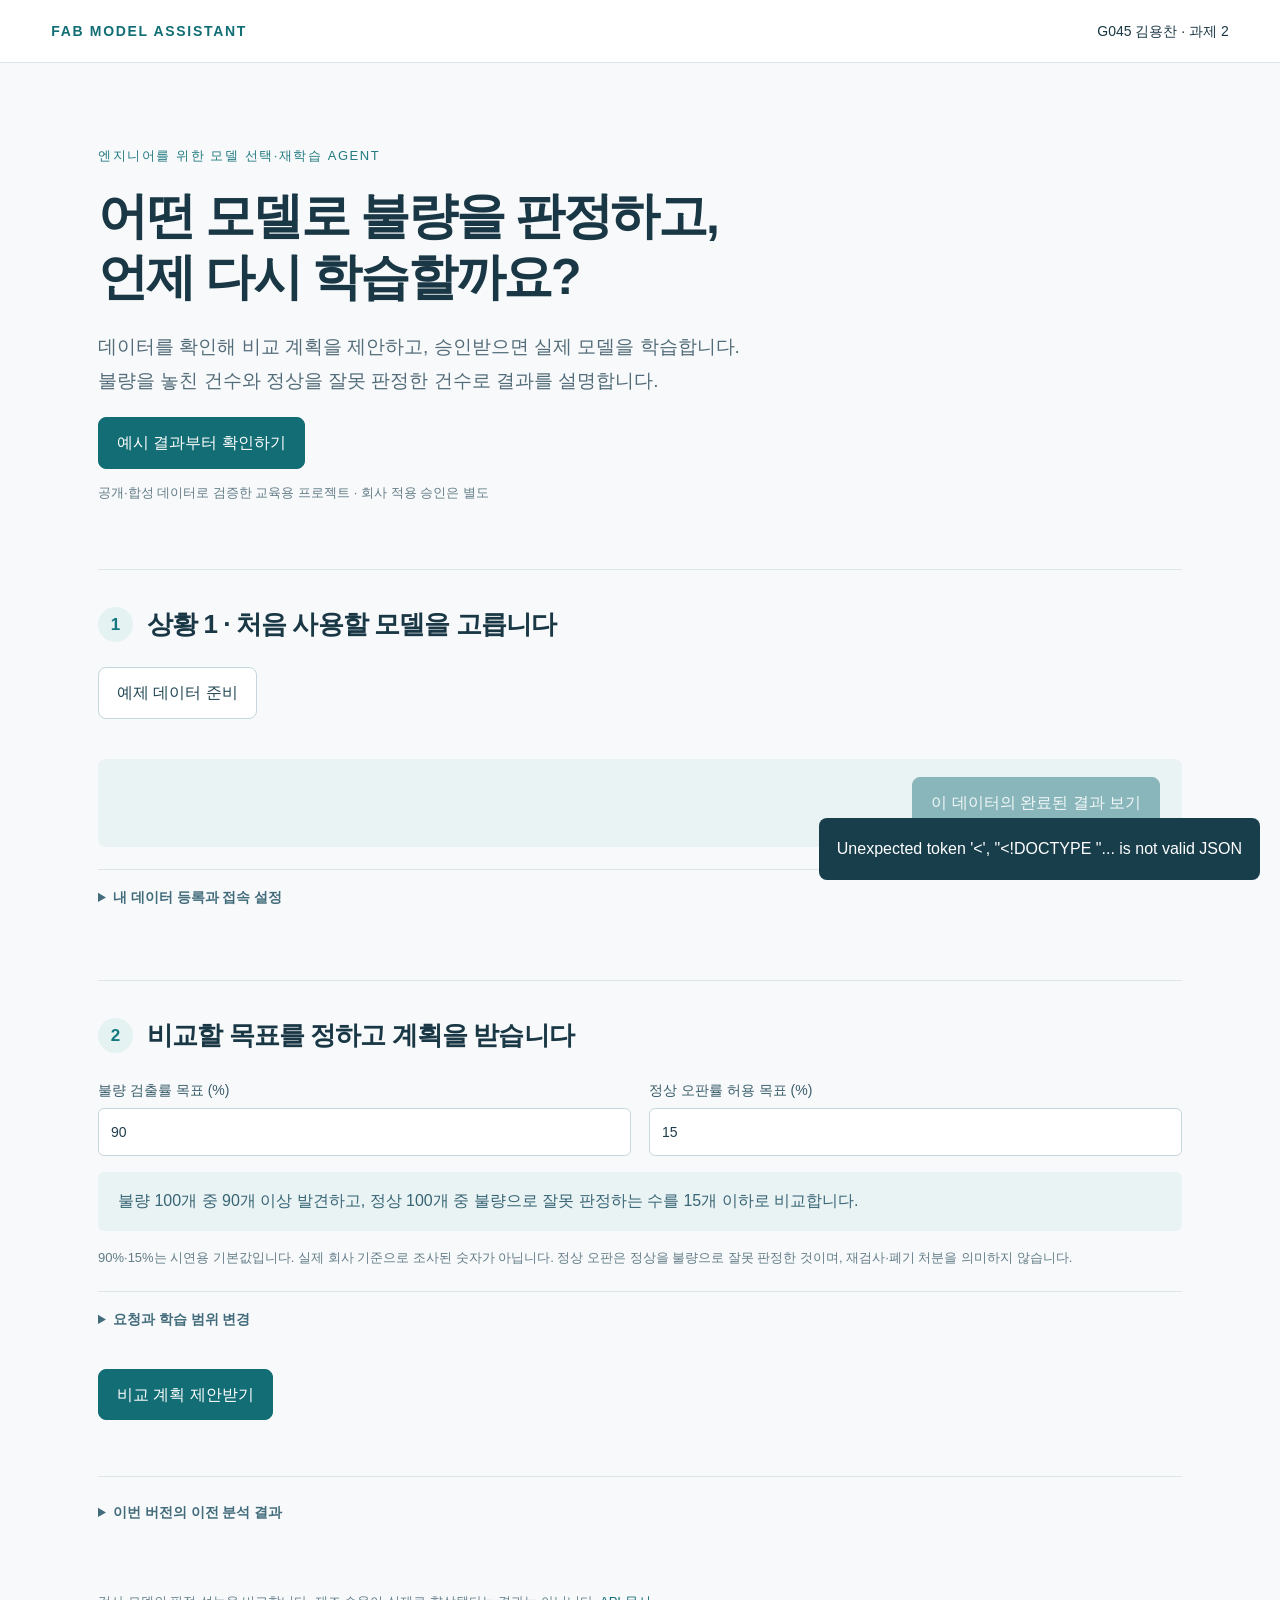
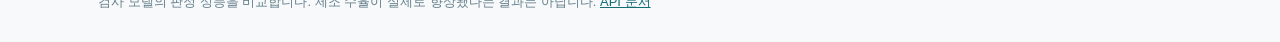
==== static/index.html @ 7d68e74f "Use 60-20-20 evaluation and show the complete agent workflow" ====
<!doctype html><html lang="ko"><head><meta charset="utf-8"><meta name="viewport" content="width=device-width,initial-scale=1"><title>반도체 불량 판정 모델 선택·재학습 Agent</title><link rel="stylesheet" href="/static/style.css?v=20261021-622"></head><body>
<header><strong>FAB MODEL ASSISTANT</strong><span>G045 김용찬 · 과제 2</span></header><main>
<div class="intro"><p class="eyebrow">엔지니어를 위한 모델 선택·재학습 AGENT</p><h1>어떤 모델로 불량을 판정하고,<br>언제 다시 학습할까요?</h1><p>데이터를 확인해 비교 계획을 제안하고, 승인받으면 실제 모델을 학습합니다.<br>불량을 놓친 건수와 정상을 잘못 판정한 건수로 결과를 설명합니다.</p><a class="button primary" href="#data-section">예시 결과부터 확인하기</a><p class="hint">공개·합성 데이터로 검증한 교육용 프로젝트 · 회사 적용 승인은 별도</p></div>
<section id="data-section"><div class="section-title"><span>1</span><h2>상황 1 · 처음 사용할 모델을 고릅니다</h2></div><button id="examples">예제 데이터 준비</button><div id="datasets" class="datasets"></div><div class="example-view"><div><p id="selected-description"></p><p id="dataset-source" class="hint" hidden>출처: McCann &amp; Johnston (2008), UCI Machine Learning Repository. <a href="https://archive.ics.uci.edu/dataset/179/secom" target="_blank" rel="noopener">원본 설명</a> · <a href="https://doi.org/10.24432/C54305" target="_blank" rel="noopener">DOI: 10.24432/C54305</a> · CC BY 4.0</p><p id="model-hint" class="hint"></p></div><button id="load-result" class="primary" disabled>이 데이터의 완료된 결과 보기</button></div><details><summary>내 데이터 등록과 접속 설정</summary><div class="toolbar"><label class="upload">센서 CSV / 검사 이미지 ZIP<input id="upload" type="file" accept=".csv,.zip"></label><input id="token" type="password" placeholder="인증 환경의 엔지니어 토큰" autocomplete="off"></div><p class="hint">정상0·불량1 라벨, 제품명, lot_id 또는 timestamp가 필요합니다. 이미지 ZIP에는 manifest.csv와 이미지 파일을 넣습니다.</p></details></section>
<section id="plan-section"><div class="section-title"><span>2</span><h2>비교할 목표를 정하고 계획을 받습니다</h2></div><form id="proposal-form"><div class="form-grid"><label>불량 검출률 목표 (%)<input id="recall" type="number" min="1" max="100" value="90"></label><label>정상 오판률 허용 목표 (%)<input id="fpr" type="number" min="0" max="100" value="15"></label></div><p id="fpr-help" class="explanation"></p><p class="hint">90%·15%는 시연용 기본값입니다. 실제 회사 기준으로 조사된 숫자가 아닙니다. 정상 오판은 정상을 불량으로 잘못 판정한 것이며, 재검사·폐기 처분을 의미하지 않습니다.</p><details><summary>요청과 학습 범위 변경</summary><label>Agent에게 요청할 내용<textarea id="question">데이터에 맞게 전처리하고 교육에서 배운 모델을 비교해줘. 불량 검출과 정상 오판을 함께 설명해줘.</textarea></label><div class="form-grid"><label>성능을 확인할 제품<select id="target"><option value="all">모든 제품</option></select></label><label>학습 데이터 범위<select id="cohorts"><option value="subsets">A, B, AB, ABCD 등 제품 조합 비교</option><option value="all">모든 제품을 합쳐 학습</option></select></label></div></details><button type="submit" class="primary">비교 계획 제안받기</button></form></section>
<section id="proposal-section" hidden><div class="section-title"><span>3</span><h2>계획과 이유를 확인한 뒤 승인합니다</h2></div><div id="proposal"></div><div class="approval"><label>승인자<input id="engineer" value="김용찬" maxlength="80"></label><button id="approve" class="primary">계획 승인 · 학습 시작</button><button id="reject">반려</button></div></section>
<section id="result-section" hidden><div class="section-title"><span>4</span><h2>같은 Test 데이터에서 기본 모델과 후보를 비교합니다</h2></div><p id="progress"></p><div id="result"></div></section>
<section id="management-section" hidden><div class="section-title"><span>5</span><h2>상황 2 · 같은 제품에서 기존 모델의 성능이 떨어졌습니다</h2></div><p>기존 모델을 그대로 두고 새 정상·불량 정답 데이터로 점검합니다. 같은 제품에서 목표에 못 미치면 재학습 비교를 제안합니다.</p><div class="toolbar"><label>새로 수집된 센서 데이터<select id="new-batch"></select></label><button id="changed-example">성능 저하 합성 데이터 준비</button><button id="review-model" class="primary">기존 모델 그대로 점검</button></div><div id="model-review"></div><div id="product-plans"></div><p id="managed-progress" aria-live="polite"></p><div id="strategy-comparison"></div><div id="versions"></div><p class="hint">판정 정답이 없는 새 데이터는 검출률을 계산할 수 없습니다. 재학습 계획도 승인받아 실행하며, 운영 모델은 자동 교체하지 않습니다.</p></section>
<details class="history-section"><summary>이번 버전의 이전 분석 결과</summary><div id="history"></div></details><footer>검사 모델의 판정 성능을 비교합니다. 제조 수율이 실제로 향상됐다는 결과는 아닙니다. <a href="/docs">API 문서</a></footer></main><div id="notice" role="status"></div><script src="/static/app.js?v=20261021-622"></script></body></html>
---- static/style.css ----
:root{font-family:-apple-system,BlinkMacSystemFont,"Apple SD Gothic Neo","Noto Sans KR",sans-serif;color:#193744;background:#f7f9fa;font-size:16px;line-height:1.6}*{box-sizing:border-box}body{margin:0}header{display:flex;justify-content:space-between;padding:20px 4%;border-bottom:1px solid #dce6eb;background:white;font-size:14px}header strong{letter-spacing:.12em;color:#126e75}main{max-width:1140px;margin:auto;padding:0 28px}.intro{padding:68px 0 52px;max-width:900px}.eyebrow{letter-spacing:.12em;font-size:13px;color:#237b81}h1{font-size:50px;line-height:1.22;letter-spacing:-.045em;margin:18px 0 22px}h2{font-size:26px;letter-spacing:-.035em;margin:0}h3{font-size:21px}h4{font-size:16px}p{line-height:1.8}.intro>p:not(.eyebrow):not(.hint){font-size:19px;color:#536c79}.button,button,.upload{border:1px solid #c5d6de;padding:12px 18px;border-radius:8px;background:white;color:#214754;cursor:pointer;font:inherit;display:inline-block;text-decoration:none}button:hover,.button:hover{background:#edf5f5}.primary{background:#126d75;color:white;border-color:#126d75}.primary:hover{background:#0c5860;color:white}button:disabled{opacity:.45;cursor:default}section{border-top:1px solid #dce6eb;padding:34px 0}.section-title{display:flex;gap:14px;align-items:center;margin-bottom:22px}.section-title>span{font-weight:700;font-size:17px;color:#127780;background:#e5f2f2;width:35px;text-align:center;border-radius:50%;height:35px;line-height:35px}.hint,.source{font-size:13px;color:#637c88;line-height:1.7}.datasets{display:grid;grid-template-columns:repeat(auto-fit,minmax(220px,1fr));gap:14px;margin:20px 0}.dataset{text-align:left;padding:22px;min-height:150px}.dataset.selected{border:2px solid #147c83;background:#eff8f7}.dataset h3{font-size:20px;margin:12px 0}.dataset small{font-size:12px;color:#66818b}.dataset p{font-size:14px;margin:0;color:#607984}.dataset .tag{font-size:12px;color:#975c20}.example-view{display:flex;justify-content:space-between;align-items:center;gap:20px;background:#eaf3f4;padding:18px 22px;border-radius:8px}.example-view p{margin:0}.toolbar{display:flex;flex-wrap:wrap;align-items:end;gap:12px;margin:18px 0}.toolbar label{min-width:260px}.toolbar input{max-width:360px}.upload input{display:none}label{display:flex;flex-direction:column;gap:7px;font-size:14px;color:#3a5d6b}input,select,textarea{border:1px solid #c7d7de;background:white;padding:12px;border-radius:6px;color:#203e4b;font:inherit;min-width:0}textarea{min-height:85px;resize:vertical}.form-grid{display:grid;grid-template-columns:repeat(2,1fr);gap:18px;margin:16px 0}.explanation{color:#376575;background:#eaf3f4;padding:15px 20px;border-radius:6px;font-size:16px}.approval{display:flex;align-items:end;gap:12px;margin-top:20px;flex-wrap:wrap}.approval input{width:150px}details{border-top:1px solid #dde7eb;margin:22px 0;padding-top:16px}summary{cursor:pointer;font-size:14px;color:#426b7b;font-weight:600}details>summary{margin-bottom:16px}.plan-summary{display:grid;grid-template-columns:repeat(3,1fr);gap:20px}.plan-summary strong{font-size:28px;display:block}.plan-summary span{font-size:13px;color:#607c87}.warning,.neutral{padding:18px 22px;border-radius:8px;margin:18px 0;line-height:1.8}.warning{background:#fff1df;color:#8c4d16;border-left:4px solid #d78a35}.neutral{background:#e5f3ef;color:#2b6551;border-left:4px solid #458e76}.comparison{display:grid;grid-template-columns:1fr 1fr;gap:20px;margin:25px 0}.outcome{padding:24px 26px;background:white;border-radius:10px;border:1px solid #d4e2e6}.outcome.good{border-top:5px solid #137f80}.outcome.caution{border-top:5px solid #d08d3a}.outcome .label{font-size:16px;color:#4a6775}.outcome strong{font-size:46px;display:block;line-height:1.4;margin:10px 0}.outcome .unit{font-size:22px}.outcome p{font-size:14px;margin:5px 0}.scenario{background:white;border:1px solid #dce6eb;border-radius:10px;padding:20px 24px;margin:22px 0}.scenario .form-grid{grid-template-columns:1fr 1fr auto;align-items:end}.scenario h3{margin-top:0}.check{flex-direction:row;align-items:center;margin:16px 0;font-size:16px}.check input{width:18px;height:18px}.recovery{border-top:1px solid #dae6eb;margin-top:20px;padding-top:18px}.yield-values{font-size:28px;font-weight:700;color:#237267}.table-wrap{overflow:auto}table{border-collapse:collapse;width:100%;text-align:left;font-size:15px;margin:16px 0;white-space:nowrap}th{background:#e7f0f3;color:#365867;padding:13px 16px}td{padding:14px 16px;border-bottom:1px solid #dfe8ec}.small-table{font-size:13px}.status-line{font-size:14px;color:#5b7987}.meta{font-size:12px;word-break:break-all;color:#6c8390}pre{white-space:pre-wrap;word-break:break-word;font-size:12px}.evidence{border-bottom:1px solid #dde6e9;padding:10px 0}.evidence h4{margin:4px 0}.evidence p{font-size:13px;color:#5c7785}.history-row{display:flex;justify-content:space-between;gap:20px;align-items:center;padding:14px 0;border-bottom:1px solid #dce6eb}.product-plan{display:inline-block;padding:18px;margin:10px 14px 10px 0;border:1px solid #c8dce1;border-radius:8px;min-width:150px}.product-plan strong{display:block;font-size:25px}.history-section{padding-top:24px}a{color:#126d75}footer{padding:30px 0;color:#66818d;font-size:13px}#notice{position:fixed;right:20px;bottom:20px;max-width:480px;border-radius:8px;background:#183e4c;color:white;z-index:20;white-space:pre-wrap}#notice:not(:empty){padding:18px}ul{line-height:1.9}.impact-note{font-size:13px;color:#657e8a}.muted{color:#627d88}@media(max-width:750px){main{padding:0 18px}.intro{padding:42px 0}h1{font-size:37px}h2{font-size:23px}.comparison,.form-grid,.scenario .form-grid,.plan-summary{grid-template-columns:1fr}.example-view{display:block}.example-view button{margin-top:15px}.outcome strong{font-size:40px}.toolbar label{min-width:100%}}
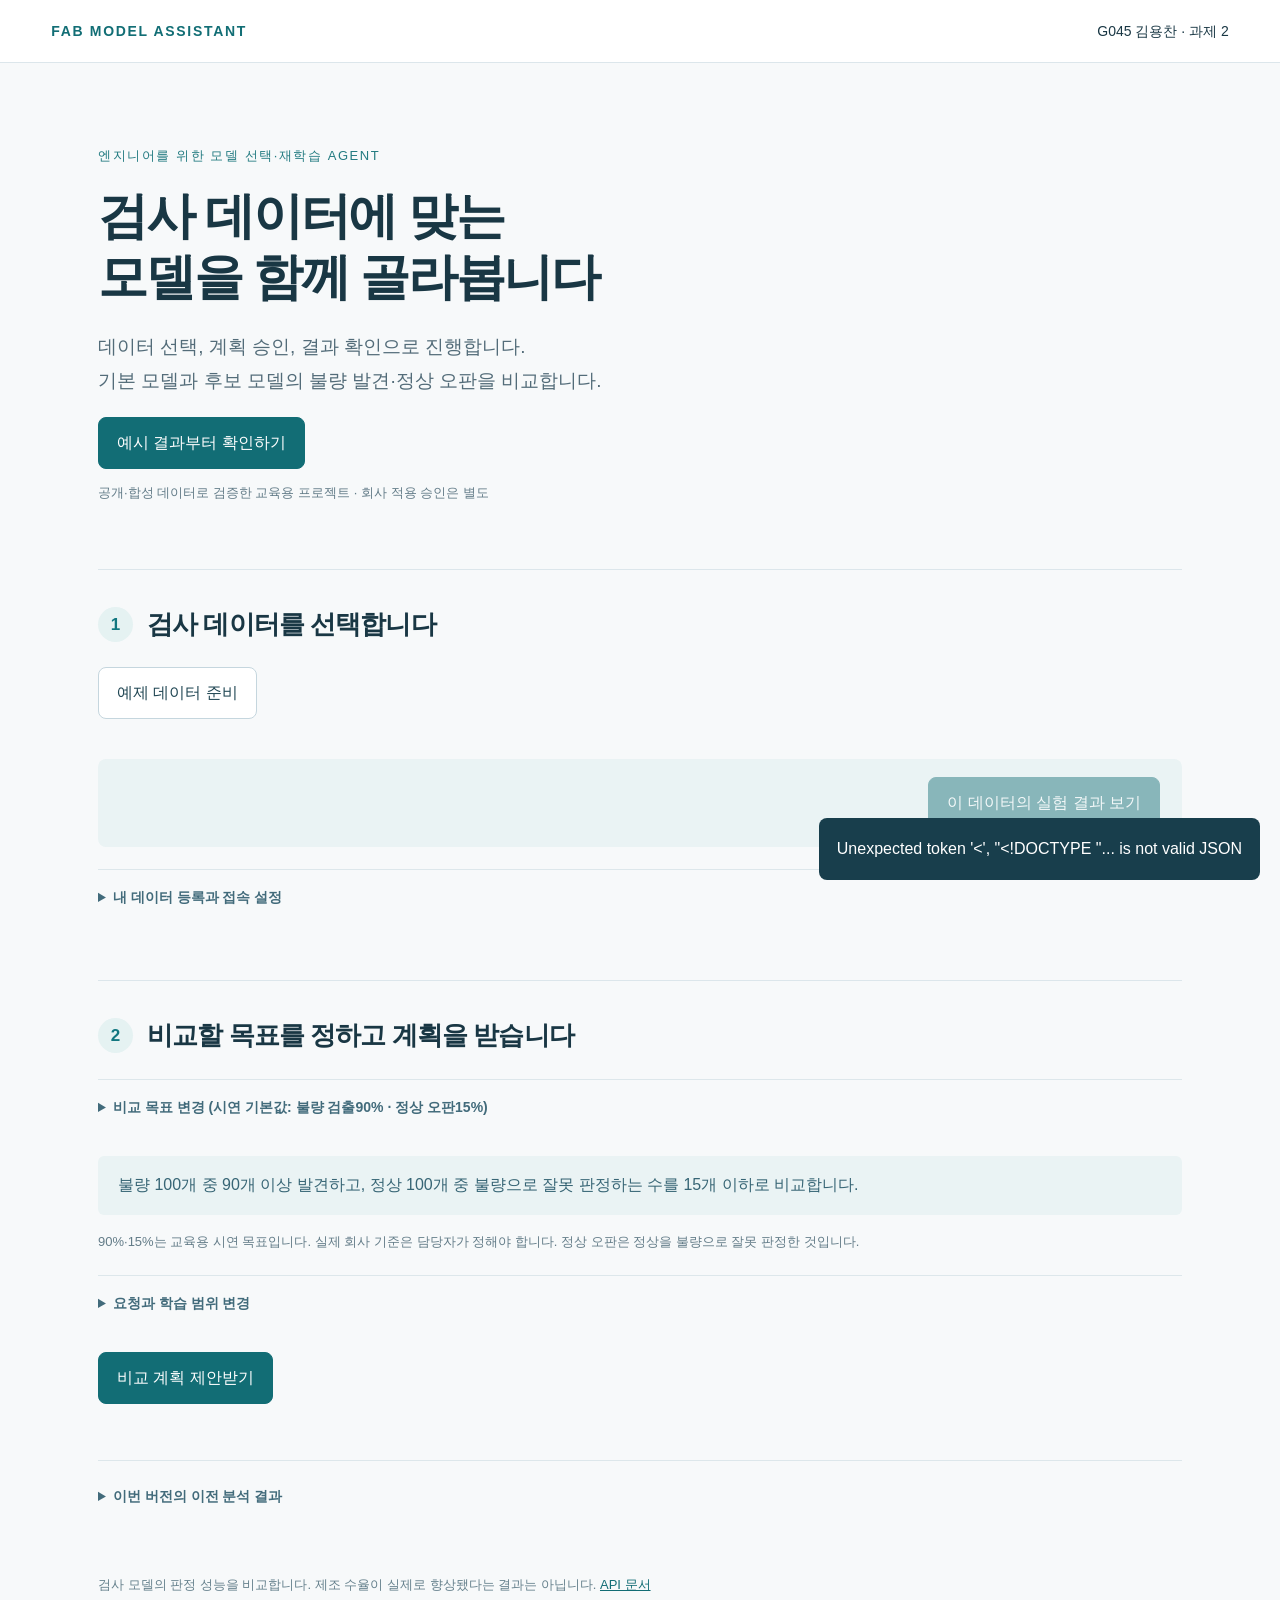
==== commit 92865125: "Add live model-discovery RAG and simplify the presentation workflow" ====
--- a/static/index.html
+++ b/static/index.html
@@ -1,9 +1,10 @@
-<!doctype html><html lang="ko"><head><meta charset="utf-8"><meta name="viewport" content="width=device-width,initial-scale=1"><title>반도체 불량 판정 모델 선택·재학습 Agent</title><link rel="stylesheet" href="/static/style.css?v=20261021-622"></head><body>
+<!doctype html><html lang="ko"><head><meta charset="utf-8"><meta name="viewport" content="width=device-width,initial-scale=1"><title>반도체 불량 판정 모델 선택·재학습 Agent</title><link rel="stylesheet" href="/static/style.css?v=20261021-simple"></head><body>
 <header><strong>FAB MODEL ASSISTANT</strong><span>G045 김용찬 · 과제 2</span></header><main>
-<div class="intro"><p class="eyebrow">엔지니어를 위한 모델 선택·재학습 AGENT</p><h1>어떤 모델로 불량을 판정하고,<br>언제 다시 학습할까요?</h1><p>데이터를 확인해 비교 계획을 제안하고, 승인받으면 실제 모델을 학습합니다.<br>불량을 놓친 건수와 정상을 잘못 판정한 건수로 결과를 설명합니다.</p><a class="button primary" href="#data-section">예시 결과부터 확인하기</a><p class="hint">공개·합성 데이터로 검증한 교육용 프로젝트 · 회사 적용 승인은 별도</p></div>
-<section id="data-section"><div class="section-title"><span>1</span><h2>상황 1 · 처음 사용할 모델을 고릅니다</h2></div><button id="examples">예제 데이터 준비</button><div id="datasets" class="datasets"></div><div class="example-view"><div><p id="selected-description"></p><p id="dataset-source" class="hint" hidden>출처: McCann &amp; Johnston (2008), UCI Machine Learning Repository. <a href="https://archive.ics.uci.edu/dataset/179/secom" target="_blank" rel="noopener">원본 설명</a> · <a href="https://doi.org/10.24432/C54305" target="_blank" rel="noopener">DOI: 10.24432/C54305</a> · CC BY 4.0</p><p id="model-hint" class="hint"></p></div><button id="load-result" class="primary" disabled>이 데이터의 완료된 결과 보기</button></div><details><summary>내 데이터 등록과 접속 설정</summary><div class="toolbar"><label class="upload">센서 CSV / 검사 이미지 ZIP<input id="upload" type="file" accept=".csv,.zip"></label><input id="token" type="password" placeholder="인증 환경의 엔지니어 토큰" autocomplete="off"></div><p class="hint">정상0·불량1 라벨, 제품명, lot_id 또는 timestamp가 필요합니다. 이미지 ZIP에는 manifest.csv와 이미지 파일을 넣습니다.</p></details></section>
-<section id="plan-section"><div class="section-title"><span>2</span><h2>비교할 목표를 정하고 계획을 받습니다</h2></div><form id="proposal-form"><div class="form-grid"><label>불량 검출률 목표 (%)<input id="recall" type="number" min="1" max="100" value="90"></label><label>정상 오판률 허용 목표 (%)<input id="fpr" type="number" min="0" max="100" value="15"></label></div><p id="fpr-help" class="explanation"></p><p class="hint">90%·15%는 시연용 기본값입니다. 실제 회사 기준으로 조사된 숫자가 아닙니다. 정상 오판은 정상을 불량으로 잘못 판정한 것이며, 재검사·폐기 처분을 의미하지 않습니다.</p><details><summary>요청과 학습 범위 변경</summary><label>Agent에게 요청할 내용<textarea id="question">데이터에 맞게 전처리하고 교육에서 배운 모델을 비교해줘. 불량 검출과 정상 오판을 함께 설명해줘.</textarea></label><div class="form-grid"><label>성능을 확인할 제품<select id="target"><option value="all">모든 제품</option></select></label><label>학습 데이터 범위<select id="cohorts"><option value="subsets">A, B, AB, ABCD 등 제품 조합 비교</option><option value="all">모든 제품을 합쳐 학습</option></select></label></div></details><button type="submit" class="primary">비교 계획 제안받기</button></form></section>
+<div class="intro"><p class="eyebrow">엔지니어를 위한 모델 선택·재학습 AGENT</p><h1>검사 데이터에 맞는<br>모델을 함께 골라봅니다</h1><p>데이터 선택, 계획 승인, 결과 확인으로 진행합니다.<br>기본 모델과 후보 모델의 불량 발견·정상 오판을 비교합니다.</p><a class="button primary" href="#data-section">예시 결과부터 확인하기</a><p class="hint">공개·합성 데이터로 검증한 교육용 프로젝트 · 회사 적용 승인은 별도</p></div>
+<section id="data-section"><div class="section-title"><span>1</span><h2>검사 데이터를 선택합니다</h2></div><button id="examples">예제 데이터 준비</button><div id="datasets" class="datasets"></div><div class="example-view"><div><p id="selected-description"></p><p id="dataset-source" class="hint" hidden>출처: McCann &amp; Johnston (2008), UCI Machine Learning Repository. <a href="https://archive.ics.uci.edu/dataset/179/secom" target="_blank" rel="noopener">원본 설명</a> · <a href="https://doi.org/10.24432/C54305" target="_blank" rel="noopener">DOI: 10.24432/C54305</a> · CC BY 4.0</p><p id="model-hint" class="hint"></p></div><button id="load-result" class="primary" disabled>이 데이터의 실험 결과 보기</button></div><details><summary>내 데이터 등록과 접속 설정</summary><div class="toolbar"><label class="upload">센서 CSV / 검사 이미지 ZIP<input id="upload" type="file" accept=".csv,.zip"></label><input id="token" type="password" placeholder="인증 환경의 엔지니어 토큰" autocomplete="off"></div><p class="hint">정상0·불량1 라벨, 제품명, 생산 묶음 ID(lot_id) 또는 시간(timestamp)이 필요합니다. 이미지 ZIP에는 manifest.csv와 이미지 파일을 넣습니다.</p></details></section>
+<section id="plan-section"><div class="section-title"><span>2</span><h2>비교할 목표를 정하고 계획을 받습니다</h2></div><form id="proposal-form"><details><summary>비교 목표 변경 (시연 기본값: 불량 검출90% · 정상 오판15%)</summary><div class="form-grid"><label>불량 검출률 목표 (%)<input id="recall" type="number" min="1" max="100" value="90"></label><label>정상 오판률 허용 목표 (%)<input id="fpr" type="number" min="0" max="100" value="15"></label></div></details><p id="fpr-help" class="explanation"></p><p class="hint">90%·15%는 교육용 시연 목표입니다. 실제 회사 기준은 담당자가 정해야 합니다. 정상 오판은 정상을 불량으로 잘못 판정한 것입니다.</p><details><summary>요청과 학습 범위 변경</summary><label>Agent에게 요청할 내용<textarea id="question">데이터에 맞게 전처리하고 교육에서 배운 모델을 비교해줘. 불량 검출과 정상 오판을 함께 설명해줘.</textarea></label><div class="form-grid"><label>성능을 확인할 제품<select id="target"><option value="all">모든 제품</option></select></label><label>학습 데이터 범위<select id="cohorts"><option value="subsets">A, B, AB, ABCD 등 제품 조합 비교</option><option value="all">모든 제품을 합쳐 학습</option></select></label></div></details><button type="submit" class="primary">비교 계획 제안받기</button></form></section>
 <section id="proposal-section" hidden><div class="section-title"><span>3</span><h2>계획과 이유를 확인한 뒤 승인합니다</h2></div><div id="proposal"></div><div class="approval"><label>승인자<input id="engineer" value="김용찬" maxlength="80"></label><button id="approve" class="primary">계획 승인 · 학습 시작</button><button id="reject">반려</button></div></section>
 <section id="result-section" hidden><div class="section-title"><span>4</span><h2>같은 Test 데이터에서 기본 모델과 후보를 비교합니다</h2></div><p id="progress"></p><div id="result"></div></section>
-<section id="management-section" hidden><div class="section-title"><span>5</span><h2>상황 2 · 같은 제품에서 기존 모델의 성능이 떨어졌습니다</h2></div><p>기존 모델을 그대로 두고 새 정상·불량 정답 데이터로 점검합니다. 같은 제품에서 목표에 못 미치면 재학습 비교를 제안합니다.</p><div class="toolbar"><label>새로 수집된 센서 데이터<select id="new-batch"></select></label><button id="changed-example">성능 저하 합성 데이터 준비</button><button id="review-model" class="primary">기존 모델 그대로 점검</button></div><div id="model-review"></div><div id="product-plans"></div><p id="managed-progress" aria-live="polite"></p><div id="strategy-comparison"></div><div id="versions"></div><p class="hint">판정 정답이 없는 새 데이터는 검출률을 계산할 수 없습니다. 재학습 계획도 승인받아 실행하며, 운영 모델은 자동 교체하지 않습니다.</p></section>
-<details class="history-section"><summary>이번 버전의 이전 분석 결과</summary><div id="history"></div></details><footer>검사 모델의 판정 성능을 비교합니다. 제조 수율이 실제로 향상됐다는 결과는 아닙니다. <a href="/docs">API 문서</a></footer></main><div id="notice" role="status"></div><script src="/static/app.js?v=20261021-622"></script></body></html>
+<details id="discovery-features" hidden><summary>새 모델을 찾아 기존 후보와 비교하기 (RAG)</summary><p>공식 모델 목록과 문서를 검색해 센서 분류용 새 후보를 제안합니다. 근거를 확인하고 승인해야 학습합니다.</p><button id="search-models" class="primary">공식 문서에서 새 모델 찾기</button><p id="discovery-progress" role="status"></p><div id="discovery-result"></div><details><summary>학습해 본 외부 모델 목록</summary><div id="candidate-registry"></div></details><p class="hint">현재 연결: 공식 scikit-learn 목록의 ExtraTrees·GaussianNB. 이미지·자연어·시계열 외부 모델과 임의 코드 자동 생성은 지원 범위 밖입니다.</p></details>
+<details id="management-features" hidden><summary>추가 기능: 기존 모델 점검 · 재학습 · 제품별 비교</summary><section id="management-section" hidden><div class="section-title"><span>5</span><h2>상황 2 · 같은 제품에서 기존 모델의 성능이 떨어졌습니다</h2></div><p>기존 모델을 그대로 두고 새 정상·불량 정답 데이터로 점검합니다. 같은 제품에서 목표에 못 미치면 재학습 비교를 제안합니다.</p><div class="toolbar"><label>새로 수집된 센서 데이터<select id="new-batch"></select></label><button id="changed-example">성능 저하 합성 데이터 준비</button><button id="review-model" class="primary">기존 모델 그대로 점검</button></div><div id="model-review"></div><div id="product-plans"></div><p id="managed-progress" aria-live="polite"></p><div id="strategy-comparison"></div><div id="versions"></div><p class="hint">판정 정답이 없는 새 데이터는 검출률을 계산할 수 없습니다. 재학습 계획도 승인받아 실행하며, 운영 모델은 자동 교체하지 않습니다.</p></section></details>
+<details class="history-section"><summary>이번 버전의 이전 분석 결과</summary><div id="history"></div></details><footer>검사 모델의 판정 성능을 비교합니다. 제조 수율이 실제로 향상됐다는 결과는 아닙니다. <a href="/docs">API 문서</a></footer></main><div id="notice" role="status"></div><script src="/static/app.js?v=20261021-simple"></script></body></html>
--- a/static/style.css
+++ b/static/style.css
@@ -1 +1,4 @@
 :root{font-family:-apple-system,BlinkMacSystemFont,"Apple SD Gothic Neo","Noto Sans KR",sans-serif;color:#193744;background:#f7f9fa;font-size:16px;line-height:1.6}*{box-sizing:border-box}body{margin:0}header{display:flex;justify-content:space-between;padding:20px 4%;border-bottom:1px solid #dce6eb;background:white;font-size:14px}header strong{letter-spacing:.12em;color:#126e75}main{max-width:1140px;margin:auto;padding:0 28px}.intro{padding:68px 0 52px;max-width:900px}.eyebrow{letter-spacing:.12em;font-size:13px;color:#237b81}h1{font-size:50px;line-height:1.22;letter-spacing:-.045em;margin:18px 0 22px}h2{font-size:26px;letter-spacing:-.035em;margin:0}h3{font-size:21px}h4{font-size:16px}p{line-height:1.8}.intro>p:not(.eyebrow):not(.hint){font-size:19px;color:#536c79}.button,button,.upload{border:1px solid #c5d6de;padding:12px 18px;border-radius:8px;background:white;color:#214754;cursor:pointer;font:inherit;display:inline-block;text-decoration:none}button:hover,.button:hover{background:#edf5f5}.primary{background:#126d75;color:white;border-color:#126d75}.primary:hover{background:#0c5860;color:white}button:disabled{opacity:.45;cursor:default}section{border-top:1px solid #dce6eb;padding:34px 0}.section-title{display:flex;gap:14px;align-items:center;margin-bottom:22px}.section-title>span{font-weight:700;font-size:17px;color:#127780;background:#e5f2f2;width:35px;text-align:center;border-radius:50%;height:35px;line-height:35px}.hint,.source{font-size:13px;color:#637c88;line-height:1.7}.datasets{display:grid;grid-template-columns:repeat(auto-fit,minmax(220px,1fr));gap:14px;margin:20px 0}.dataset{text-align:left;padding:22px;min-height:150px}.dataset.selected{border:2px solid #147c83;background:#eff8f7}.dataset h3{font-size:20px;margin:12px 0}.dataset small{font-size:12px;color:#66818b}.dataset p{font-size:14px;margin:0;color:#607984}.dataset .tag{font-size:12px;color:#975c20}.example-view{display:flex;justify-content:space-between;align-items:center;gap:20px;background:#eaf3f4;padding:18px 22px;border-radius:8px}.example-view p{margin:0}.toolbar{display:flex;flex-wrap:wrap;align-items:end;gap:12px;margin:18px 0}.toolbar label{min-width:260px}.toolbar input{max-width:360px}.upload input{display:none}label{display:flex;flex-direction:column;gap:7px;font-size:14px;color:#3a5d6b}input,select,textarea{border:1px solid #c7d7de;background:white;padding:12px;border-radius:6px;color:#203e4b;font:inherit;min-width:0}textarea{min-height:85px;resize:vertical}.form-grid{display:grid;grid-template-columns:repeat(2,1fr);gap:18px;margin:16px 0}.explanation{color:#376575;background:#eaf3f4;padding:15px 20px;border-radius:6px;font-size:16px}.approval{display:flex;align-items:end;gap:12px;margin-top:20px;flex-wrap:wrap}.approval input{width:150px}details{border-top:1px solid #dde7eb;margin:22px 0;padding-top:16px}summary{cursor:pointer;font-size:14px;color:#426b7b;font-weight:600}details>summary{margin-bottom:16px}.plan-summary{display:grid;grid-template-columns:repeat(3,1fr);gap:20px}.plan-summary strong{font-size:28px;display:block}.plan-summary span{font-size:13px;color:#607c87}.warning,.neutral{padding:18px 22px;border-radius:8px;margin:18px 0;line-height:1.8}.warning{background:#fff1df;color:#8c4d16;border-left:4px solid #d78a35}.neutral{background:#e5f3ef;color:#2b6551;border-left:4px solid #458e76}.comparison{display:grid;grid-template-columns:1fr 1fr;gap:20px;margin:25px 0}.outcome{padding:24px 26px;background:white;border-radius:10px;border:1px solid #d4e2e6}.outcome.good{border-top:5px solid #137f80}.outcome.caution{border-top:5px solid #d08d3a}.outcome .label{font-size:16px;color:#4a6775}.outcome strong{font-size:46px;display:block;line-height:1.4;margin:10px 0}.outcome .unit{font-size:22px}.outcome p{font-size:14px;margin:5px 0}.scenario{background:white;border:1px solid #dce6eb;border-radius:10px;padding:20px 24px;margin:22px 0}.scenario .form-grid{grid-template-columns:1fr 1fr auto;align-items:end}.scenario h3{margin-top:0}.check{flex-direction:row;align-items:center;margin:16px 0;font-size:16px}.check input{width:18px;height:18px}.recovery{border-top:1px solid #dae6eb;margin-top:20px;padding-top:18px}.yield-values{font-size:28px;font-weight:700;color:#237267}.table-wrap{overflow:auto}table{border-collapse:collapse;width:100%;text-align:left;font-size:15px;margin:16px 0;white-space:nowrap}th{background:#e7f0f3;color:#365867;padding:13px 16px}td{padding:14px 16px;border-bottom:1px solid #dfe8ec}.small-table{font-size:13px}.status-line{font-size:14px;color:#5b7987}.meta{font-size:12px;word-break:break-all;color:#6c8390}pre{white-space:pre-wrap;word-break:break-word;font-size:12px}.evidence{border-bottom:1px solid #dde6e9;padding:10px 0}.evidence h4{margin:4px 0}.evidence p{font-size:13px;color:#5c7785}.history-row{display:flex;justify-content:space-between;gap:20px;align-items:center;padding:14px 0;border-bottom:1px solid #dce6eb}.product-plan{display:inline-block;padding:18px;margin:10px 14px 10px 0;border:1px solid #c8dce1;border-radius:8px;min-width:150px}.product-plan strong{display:block;font-size:25px}.history-section{padding-top:24px}a{color:#126d75}footer{padding:30px 0;color:#66818d;font-size:13px}#notice{position:fixed;right:20px;bottom:20px;max-width:480px;border-radius:8px;background:#183e4c;color:white;z-index:20;white-space:pre-wrap}#notice:not(:empty){padding:18px}ul{line-height:1.9}.impact-note{font-size:13px;color:#657e8a}.muted{color:#627d88}@media(max-width:750px){main{padding:0 18px}.intro{padding:42px 0}h1{font-size:37px}h2{font-size:23px}.comparison,.form-grid,.scenario .form-grid,.plan-summary{grid-template-columns:1fr}.example-view{display:block}.example-view button{margin-top:15px}.outcome strong{font-size:40px}.toolbar label{min-width:100%}}
+
+/* Keep the first result readable without opening technical details. */
+#result>p{margin:10px 0;line-height:1.5}#result>h3{margin:12px 0;font-size:23px}#result>.warning,#result>.neutral{margin:12px 0;padding:12px 18px;line-height:1.6}#result>.table-wrap th,#result>.table-wrap td{padding:10px 14px}#result>.table-wrap table{margin:10px 0}#result>.explanation{font-size:15px}#discovery-result .table-wrap{white-space:normal}#discovery-result td{white-space:normal;min-width:150px;max-width:520px}
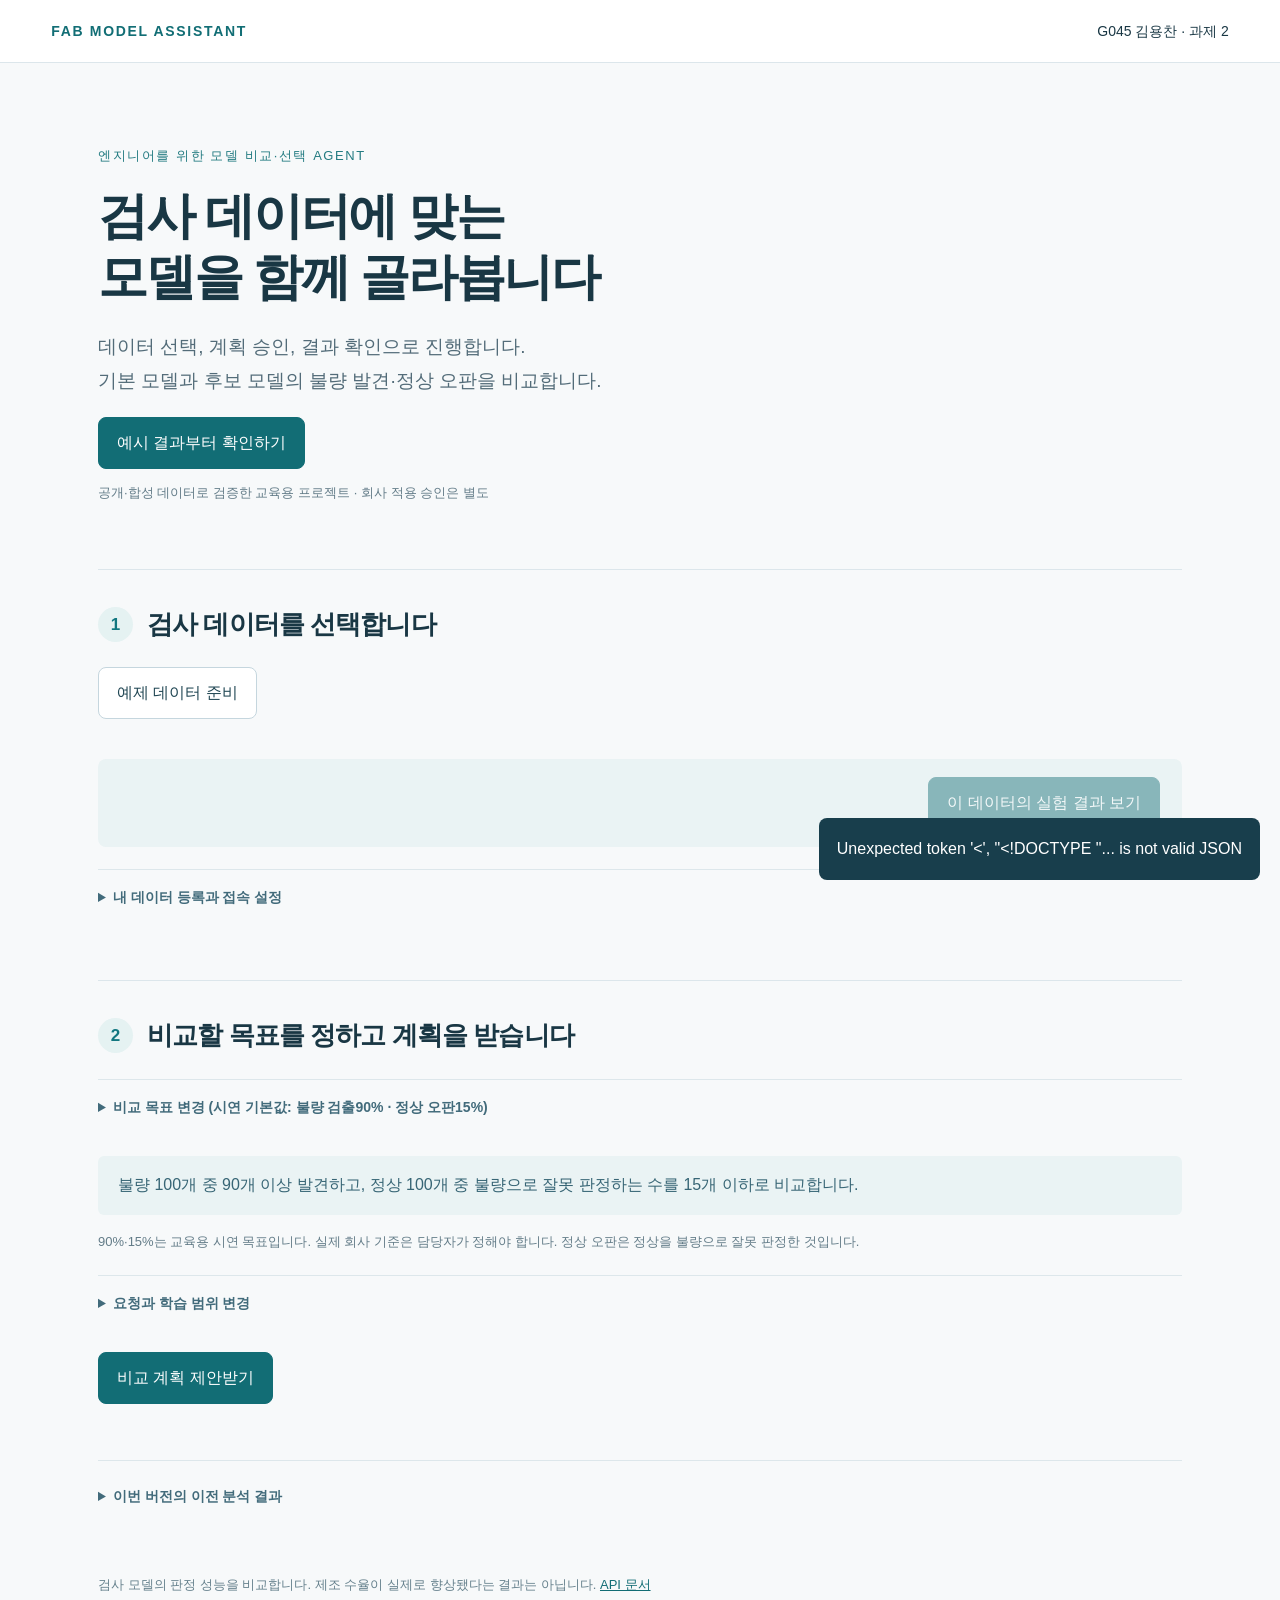
==== commit 3342586e: "Restore local Qwen and add measured explanation judge evaluation" ====
--- a/static/index.html
+++ b/static/index.html
@@ -1,10 +1,10 @@
-<!doctype html><html lang="ko"><head><meta charset="utf-8"><meta name="viewport" content="width=device-width,initial-scale=1"><title>반도체 불량 판정 모델 선택·재학습 Agent</title><link rel="stylesheet" href="/static/style.css?v=20261021-simple"></head><body>
+<!doctype html><html lang="ko"><head><meta charset="utf-8"><meta name="viewport" content="width=device-width,initial-scale=1"><title>반도체 검사 모델 비교·선택 Agent</title><link rel="stylesheet" href="/static/style.css?v=20261021-simple"></head><body>
 <header><strong>FAB MODEL ASSISTANT</strong><span>G045 김용찬 · 과제 2</span></header><main>
-<div class="intro"><p class="eyebrow">엔지니어를 위한 모델 선택·재학습 AGENT</p><h1>검사 데이터에 맞는<br>모델을 함께 골라봅니다</h1><p>데이터 선택, 계획 승인, 결과 확인으로 진행합니다.<br>기본 모델과 후보 모델의 불량 발견·정상 오판을 비교합니다.</p><a class="button primary" href="#data-section">예시 결과부터 확인하기</a><p class="hint">공개·합성 데이터로 검증한 교육용 프로젝트 · 회사 적용 승인은 별도</p></div>
+<div class="intro"><p class="eyebrow">엔지니어를 위한 모델 비교·선택 AGENT</p><h1>검사 데이터에 맞는<br>모델을 함께 골라봅니다</h1><p>데이터 선택, 계획 승인, 결과 확인으로 진행합니다.<br>기본 모델과 후보 모델의 불량 발견·정상 오판을 비교합니다.</p><a class="button primary" href="#data-section">예시 결과부터 확인하기</a><p class="hint">공개·합성 데이터로 검증한 교육용 프로젝트 · 회사 적용 승인은 별도</p></div>
 <section id="data-section"><div class="section-title"><span>1</span><h2>검사 데이터를 선택합니다</h2></div><button id="examples">예제 데이터 준비</button><div id="datasets" class="datasets"></div><div class="example-view"><div><p id="selected-description"></p><p id="dataset-source" class="hint" hidden>출처: McCann &amp; Johnston (2008), UCI Machine Learning Repository. <a href="https://archive.ics.uci.edu/dataset/179/secom" target="_blank" rel="noopener">원본 설명</a> · <a href="https://doi.org/10.24432/C54305" target="_blank" rel="noopener">DOI: 10.24432/C54305</a> · CC BY 4.0</p><p id="model-hint" class="hint"></p></div><button id="load-result" class="primary" disabled>이 데이터의 실험 결과 보기</button></div><details><summary>내 데이터 등록과 접속 설정</summary><div class="toolbar"><label class="upload">센서 CSV / 검사 이미지 ZIP<input id="upload" type="file" accept=".csv,.zip"></label><input id="token" type="password" placeholder="인증 환경의 엔지니어 토큰" autocomplete="off"></div><p class="hint">정상0·불량1 라벨, 제품명, 생산 묶음 ID(lot_id) 또는 시간(timestamp)이 필요합니다. 이미지 ZIP에는 manifest.csv와 이미지 파일을 넣습니다.</p></details></section>
-<section id="plan-section"><div class="section-title"><span>2</span><h2>비교할 목표를 정하고 계획을 받습니다</h2></div><form id="proposal-form"><details><summary>비교 목표 변경 (시연 기본값: 불량 검출90% · 정상 오판15%)</summary><div class="form-grid"><label>불량 검출률 목표 (%)<input id="recall" type="number" min="1" max="100" value="90"></label><label>정상 오판률 허용 목표 (%)<input id="fpr" type="number" min="0" max="100" value="15"></label></div></details><p id="fpr-help" class="explanation"></p><p class="hint">90%·15%는 교육용 시연 목표입니다. 실제 회사 기준은 담당자가 정해야 합니다. 정상 오판은 정상을 불량으로 잘못 판정한 것입니다.</p><details><summary>요청과 학습 범위 변경</summary><label>Agent에게 요청할 내용<textarea id="question">데이터에 맞게 전처리하고 교육에서 배운 모델을 비교해줘. 불량 검출과 정상 오판을 함께 설명해줘.</textarea></label><div class="form-grid"><label>성능을 확인할 제품<select id="target"><option value="all">모든 제품</option></select></label><label>학습 데이터 범위<select id="cohorts"><option value="subsets">A, B, AB, ABCD 등 제품 조합 비교</option><option value="all">모든 제품을 합쳐 학습</option></select></label></div></details><button type="submit" class="primary">비교 계획 제안받기</button></form></section>
+<section id="plan-section"><div class="section-title"><span>2</span><h2>비교할 목표를 정하고 계획을 받습니다</h2></div><form id="proposal-form"><details><summary>비교 목표 변경 (시연 기본값: 불량 검출90% · 정상 오판15%)</summary><div class="form-grid"><label>불량 검출률 목표 (%)<input id="recall" type="number" min="1" max="100" value="90"></label><label>정상 오판률 허용 목표 (%)<input id="fpr" type="number" min="0" max="100" value="15"></label></div></details><p id="fpr-help" class="explanation"></p><p class="hint">90%·15%는 교육용 시연 목표입니다. 실제 회사 기준은 담당자가 정해야 합니다. 정상 오판은 정상을 불량으로 잘못 판정한 것입니다.</p><details><summary>요청과 학습 범위 변경</summary><label>Agent에게 요청할 내용<textarea id="question">데이터에 맞게 전처리하고 여러 후보 모델을 비교해줘. 불량 검출과 정상 오판을 함께 설명해줘.</textarea></label><div class="form-grid"><label>성능을 확인할 제품<select id="target"><option value="all">모든 제품</option></select></label><label>학습 데이터 범위<select id="cohorts"><option value="subsets">A, B, AB, ABCD 등 제품 조합 비교</option><option value="all">모든 제품을 합쳐 학습</option></select></label></div></details><button type="submit" class="primary">비교 계획 제안받기</button></form></section>
 <section id="proposal-section" hidden><div class="section-title"><span>3</span><h2>계획과 이유를 확인한 뒤 승인합니다</h2></div><div id="proposal"></div><div class="approval"><label>승인자<input id="engineer" value="김용찬" maxlength="80"></label><button id="approve" class="primary">계획 승인 · 학습 시작</button><button id="reject">반려</button></div></section>
 <section id="result-section" hidden><div class="section-title"><span>4</span><h2>같은 Test 데이터에서 기본 모델과 후보를 비교합니다</h2></div><p id="progress"></p><div id="result"></div></section>
 <details id="discovery-features" hidden><summary>새 모델을 찾아 기존 후보와 비교하기 (RAG)</summary><p>공식 모델 목록과 문서를 검색해 센서 분류용 새 후보를 제안합니다. 근거를 확인하고 승인해야 학습합니다.</p><button id="search-models" class="primary">공식 문서에서 새 모델 찾기</button><p id="discovery-progress" role="status"></p><div id="discovery-result"></div><details><summary>학습해 본 외부 모델 목록</summary><div id="candidate-registry"></div></details><p class="hint">현재 연결: 공식 scikit-learn 목록의 ExtraTrees·GaussianNB. 이미지·자연어·시계열 외부 모델과 임의 코드 자동 생성은 지원 범위 밖입니다.</p></details>
-<details id="management-features" hidden><summary>추가 기능: 기존 모델 점검 · 재학습 · 제품별 비교</summary><section id="management-section" hidden><div class="section-title"><span>5</span><h2>상황 2 · 같은 제품에서 기존 모델의 성능이 떨어졌습니다</h2></div><p>기존 모델을 그대로 두고 새 정상·불량 정답 데이터로 점검합니다. 같은 제품에서 목표에 못 미치면 재학습 비교를 제안합니다.</p><div class="toolbar"><label>새로 수집된 센서 데이터<select id="new-batch"></select></label><button id="changed-example">성능 저하 합성 데이터 준비</button><button id="review-model" class="primary">기존 모델 그대로 점검</button></div><div id="model-review"></div><div id="product-plans"></div><p id="managed-progress" aria-live="polite"></p><div id="strategy-comparison"></div><div id="versions"></div><p class="hint">판정 정답이 없는 새 데이터는 검출률을 계산할 수 없습니다. 재학습 계획도 승인받아 실행하며, 운영 모델은 자동 교체하지 않습니다.</p></section></details>
+<details id="management-features" hidden><summary>부가 기능 (발표 범위 밖): 기존 모델 점검 · 재학습</summary><section id="management-section" hidden><div class="section-title"><span>5</span><h2>상황 2 · 같은 제품에서 기존 모델의 성능이 떨어졌습니다</h2></div><p>기존 모델을 그대로 두고 새 정상·불량 정답 데이터로 점검합니다. 같은 제품에서 목표에 못 미치면 재학습 비교를 제안합니다.</p><div class="toolbar"><label>새로 수집된 센서 데이터<select id="new-batch"></select></label><button id="changed-example">성능 저하 합성 데이터 준비</button><button id="review-model" class="primary">기존 모델 그대로 점검</button></div><div id="model-review"></div><div id="product-plans"></div><p id="managed-progress" aria-live="polite"></p><div id="strategy-comparison"></div><div id="versions"></div><p class="hint">판정 정답이 없는 새 데이터는 검출률을 계산할 수 없습니다. 재학습 계획도 승인받아 실행하며, 운영 모델은 자동 교체하지 않습니다.</p></section></details>
 <details class="history-section"><summary>이번 버전의 이전 분석 결과</summary><div id="history"></div></details><footer>검사 모델의 판정 성능을 비교합니다. 제조 수율이 실제로 향상됐다는 결과는 아닙니다. <a href="/docs">API 문서</a></footer></main><div id="notice" role="status"></div><script src="/static/app.js?v=20261021-simple"></script></body></html>
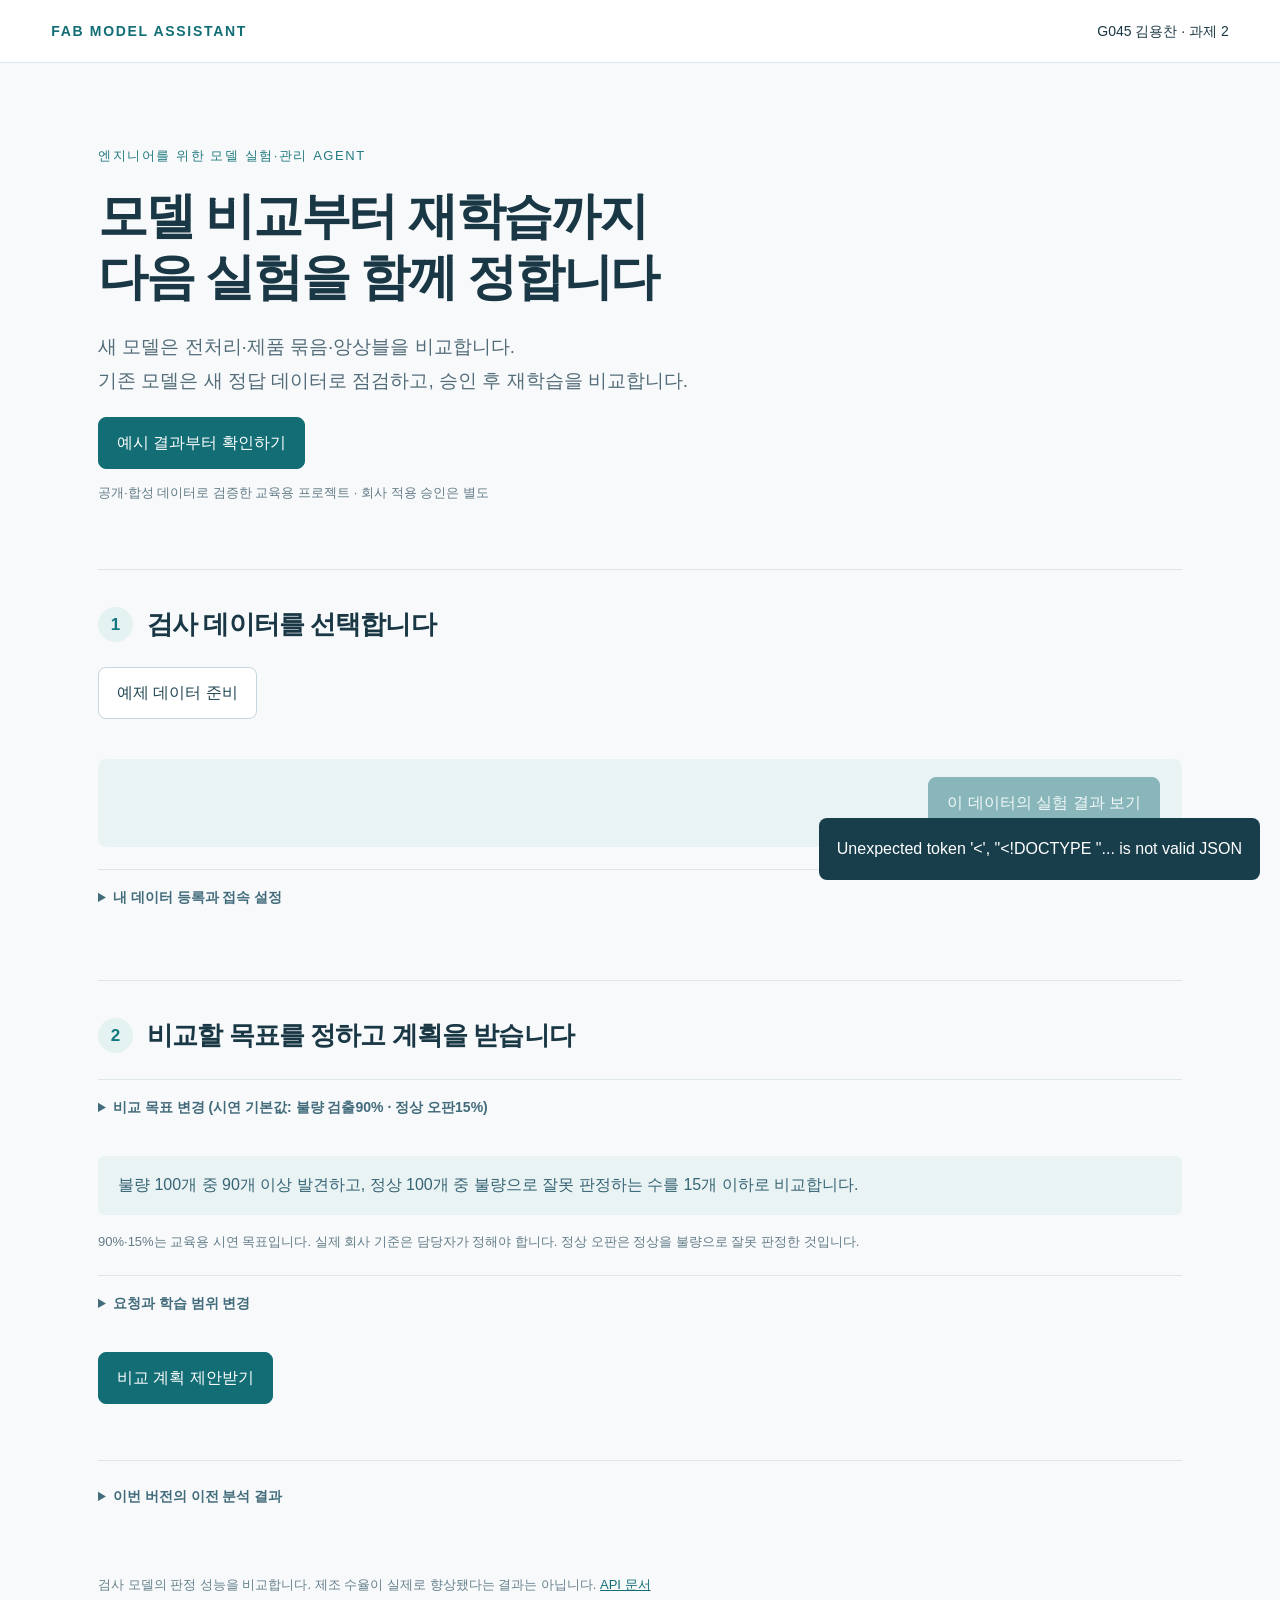
==== commit 38011b40: "Add labeled-batch model management and update final submission" ====
--- a/static/index.html
+++ b/static/index.html
@@ -1,10 +1,10 @@
-<!doctype html><html lang="ko"><head><meta charset="utf-8"><meta name="viewport" content="width=device-width,initial-scale=1"><title>반도체 검사 모델 비교·선택 Agent</title><link rel="stylesheet" href="/static/style.css?v=20261021-simple"></head><body>
+<!doctype html><html lang="ko"><head><meta charset="utf-8"><meta name="viewport" content="width=device-width,initial-scale=1"><title>반도체 검사 모델 실험·관리 Agent</title><link rel="stylesheet" href="/static/style.css?v=20261022-lifecycle"></head><body>
 <header><strong>FAB MODEL ASSISTANT</strong><span>G045 김용찬 · 과제 2</span></header><main>
-<div class="intro"><p class="eyebrow">엔지니어를 위한 모델 비교·선택 AGENT</p><h1>검사 데이터에 맞는<br>모델을 함께 골라봅니다</h1><p>데이터 선택, 계획 승인, 결과 확인으로 진행합니다.<br>기본 모델과 후보 모델의 불량 발견·정상 오판을 비교합니다.</p><a class="button primary" href="#data-section">예시 결과부터 확인하기</a><p class="hint">공개·합성 데이터로 검증한 교육용 프로젝트 · 회사 적용 승인은 별도</p></div>
+<div class="intro"><p class="eyebrow">엔지니어를 위한 모델 실험·관리 AGENT</p><h1>모델 비교부터 재학습까지<br>다음 실험을 함께 정합니다</h1><p>새 모델은 전처리·제품 묶음·앙상블을 비교합니다.<br>기존 모델은 새 정답 데이터로 점검하고, 승인 후 재학습을 비교합니다.</p><a class="button primary" href="#data-section">예시 결과부터 확인하기</a><p class="hint">공개·합성 데이터로 검증한 교육용 프로젝트 · 회사 적용 승인은 별도</p></div>
 <section id="data-section"><div class="section-title"><span>1</span><h2>검사 데이터를 선택합니다</h2></div><button id="examples">예제 데이터 준비</button><div id="datasets" class="datasets"></div><div class="example-view"><div><p id="selected-description"></p><p id="dataset-source" class="hint" hidden>출처: McCann &amp; Johnston (2008), UCI Machine Learning Repository. <a href="https://archive.ics.uci.edu/dataset/179/secom" target="_blank" rel="noopener">원본 설명</a> · <a href="https://doi.org/10.24432/C54305" target="_blank" rel="noopener">DOI: 10.24432/C54305</a> · CC BY 4.0</p><p id="model-hint" class="hint"></p></div><button id="load-result" class="primary" disabled>이 데이터의 실험 결과 보기</button></div><details><summary>내 데이터 등록과 접속 설정</summary><div class="toolbar"><label class="upload">센서 CSV / 검사 이미지 ZIP<input id="upload" type="file" accept=".csv,.zip"></label><input id="token" type="password" placeholder="인증 환경의 엔지니어 토큰" autocomplete="off"></div><p class="hint">정상0·불량1 라벨, 제품명, 생산 묶음 ID(lot_id) 또는 시간(timestamp)이 필요합니다. 이미지 ZIP에는 manifest.csv와 이미지 파일을 넣습니다.</p></details></section>
 <section id="plan-section"><div class="section-title"><span>2</span><h2>비교할 목표를 정하고 계획을 받습니다</h2></div><form id="proposal-form"><details><summary>비교 목표 변경 (시연 기본값: 불량 검출90% · 정상 오판15%)</summary><div class="form-grid"><label>불량 검출률 목표 (%)<input id="recall" type="number" min="1" max="100" value="90"></label><label>정상 오판률 허용 목표 (%)<input id="fpr" type="number" min="0" max="100" value="15"></label></div></details><p id="fpr-help" class="explanation"></p><p class="hint">90%·15%는 교육용 시연 목표입니다. 실제 회사 기준은 담당자가 정해야 합니다. 정상 오판은 정상을 불량으로 잘못 판정한 것입니다.</p><details><summary>요청과 학습 범위 변경</summary><label>Agent에게 요청할 내용<textarea id="question">데이터에 맞게 전처리하고 여러 후보 모델을 비교해줘. 불량 검출과 정상 오판을 함께 설명해줘.</textarea></label><div class="form-grid"><label>성능을 확인할 제품<select id="target"><option value="all">모든 제품</option></select></label><label>학습 데이터 범위<select id="cohorts"><option value="subsets">A, B, AB, ABCD 등 제품 조합 비교</option><option value="all">모든 제품을 합쳐 학습</option></select></label></div></details><button type="submit" class="primary">비교 계획 제안받기</button></form></section>
 <section id="proposal-section" hidden><div class="section-title"><span>3</span><h2>계획과 이유를 확인한 뒤 승인합니다</h2></div><div id="proposal"></div><div class="approval"><label>승인자<input id="engineer" value="김용찬" maxlength="80"></label><button id="approve" class="primary">계획 승인 · 학습 시작</button><button id="reject">반려</button></div></section>
 <section id="result-section" hidden><div class="section-title"><span>4</span><h2>같은 Test 데이터에서 기본 모델과 후보를 비교합니다</h2></div><p id="progress"></p><div id="result"></div></section>
 <details id="discovery-features" hidden><summary>새 모델을 찾아 기존 후보와 비교하기 (RAG)</summary><p>공식 모델 목록과 문서를 검색해 센서 분류용 새 후보를 제안합니다. 근거를 확인하고 승인해야 학습합니다.</p><button id="search-models" class="primary">공식 문서에서 새 모델 찾기</button><p id="discovery-progress" role="status"></p><div id="discovery-result"></div><details><summary>학습해 본 외부 모델 목록</summary><div id="candidate-registry"></div></details><p class="hint">현재 연결: 공식 scikit-learn 목록의 ExtraTrees·GaussianNB. 이미지·자연어·시계열 외부 모델과 임의 코드 자동 생성은 지원 범위 밖입니다.</p></details>
-<details id="management-features" hidden><summary>부가 기능 (발표 범위 밖): 기존 모델 점검 · 재학습</summary><section id="management-section" hidden><div class="section-title"><span>5</span><h2>상황 2 · 같은 제품에서 기존 모델의 성능이 떨어졌습니다</h2></div><p>기존 모델을 그대로 두고 새 정상·불량 정답 데이터로 점검합니다. 같은 제품에서 목표에 못 미치면 재학습 비교를 제안합니다.</p><div class="toolbar"><label>새로 수집된 센서 데이터<select id="new-batch"></select></label><button id="changed-example">성능 저하 합성 데이터 준비</button><button id="review-model" class="primary">기존 모델 그대로 점검</button></div><div id="model-review"></div><div id="product-plans"></div><p id="managed-progress" aria-live="polite"></p><div id="strategy-comparison"></div><div id="versions"></div><p class="hint">판정 정답이 없는 새 데이터는 검출률을 계산할 수 없습니다. 재학습 계획도 승인받아 실행하며, 운영 모델은 자동 교체하지 않습니다.</p></section></details>
-<details class="history-section"><summary>이번 버전의 이전 분석 결과</summary><div id="history"></div></details><footer>검사 모델의 판정 성능을 비교합니다. 제조 수율이 실제로 향상됐다는 결과는 아닙니다. <a href="/docs">API 문서</a></footer></main><div id="notice" role="status"></div><script src="/static/app.js?v=20261021-simple"></script></body></html>
+<section id="management-features" hidden><div class="section-title"><span>5</span><h2>기존 모델을 점검하고 재학습을 비교합니다</h2></div><div id="management-section" hidden><p>① 새 정답 데이터 선택 → ② 기존 모델 그대로 점검 → ③ 필요하면 계획 승인·재학습 비교</p><p class="hint">현재는 센서 분류 모델의 배치 점검입니다. 입력만 바뀌었다고 즉시 재학습하지 않으며, 실제 불량 정답과 표본 수를 확인합니다.</p><div class="toolbar"><label>새로 수집된 센서 데이터<select id="new-batch"></select></label><button id="changed-example">성능 저하 합성 데이터 준비</button><button id="review-model" class="primary">기존 모델 그대로 점검</button></div><div id="model-review"></div><div id="product-plans"></div><p id="managed-progress" aria-live="polite"></p><div id="strategy-comparison"></div><div id="versions"></div><p class="hint">판정 정답이 없는 새 데이터는 검출률을 계산할 수 없습니다. 재학습 계획도 승인받아 실행하며, 운영 모델은 자동 교체하지 않습니다.</p></div></section>
+<details class="history-section"><summary>이번 버전의 이전 분석 결과</summary><div id="history"></div></details><footer>검사 모델의 판정 성능을 비교합니다. 제조 수율이 실제로 향상됐다는 결과는 아닙니다. <a href="/docs">API 문서</a></footer></main><div id="notice" role="status"></div><script src="/static/app.js?v=20261022-lifecycle"></script><script src="/static/ensemble.js?v=20261022"></script><script src="/static/grouping.js?v=20261022"></script></body></html>
--- a/static/style.css
+++ b/static/style.css
@@ -1,4 +1,8 @@
 :root{font-family:-apple-system,BlinkMacSystemFont,"Apple SD Gothic Neo","Noto Sans KR",sans-serif;color:#193744;background:#f7f9fa;font-size:16px;line-height:1.6}*{box-sizing:border-box}body{margin:0}header{display:flex;justify-content:space-between;padding:20px 4%;border-bottom:1px solid #dce6eb;background:white;font-size:14px}header strong{letter-spacing:.12em;color:#126e75}main{max-width:1140px;margin:auto;padding:0 28px}.intro{padding:68px 0 52px;max-width:900px}.eyebrow{letter-spacing:.12em;font-size:13px;color:#237b81}h1{font-size:50px;line-height:1.22;letter-spacing:-.045em;margin:18px 0 22px}h2{font-size:26px;letter-spacing:-.035em;margin:0}h3{font-size:21px}h4{font-size:16px}p{line-height:1.8}.intro>p:not(.eyebrow):not(.hint){font-size:19px;color:#536c79}.button,button,.upload{border:1px solid #c5d6de;padding:12px 18px;border-radius:8px;background:white;color:#214754;cursor:pointer;font:inherit;display:inline-block;text-decoration:none}button:hover,.button:hover{background:#edf5f5}.primary{background:#126d75;color:white;border-color:#126d75}.primary:hover{background:#0c5860;color:white}button:disabled{opacity:.45;cursor:default}section{border-top:1px solid #dce6eb;padding:34px 0}.section-title{display:flex;gap:14px;align-items:center;margin-bottom:22px}.section-title>span{font-weight:700;font-size:17px;color:#127780;background:#e5f2f2;width:35px;text-align:center;border-radius:50%;height:35px;line-height:35px}.hint,.source{font-size:13px;color:#637c88;line-height:1.7}.datasets{display:grid;grid-template-columns:repeat(auto-fit,minmax(220px,1fr));gap:14px;margin:20px 0}.dataset{text-align:left;padding:22px;min-height:150px}.dataset.selected{border:2px solid #147c83;background:#eff8f7}.dataset h3{font-size:20px;margin:12px 0}.dataset small{font-size:12px;color:#66818b}.dataset p{font-size:14px;margin:0;color:#607984}.dataset .tag{font-size:12px;color:#975c20}.example-view{display:flex;justify-content:space-between;align-items:center;gap:20px;background:#eaf3f4;padding:18px 22px;border-radius:8px}.example-view p{margin:0}.toolbar{display:flex;flex-wrap:wrap;align-items:end;gap:12px;margin:18px 0}.toolbar label{min-width:260px}.toolbar input{max-width:360px}.upload input{display:none}label{display:flex;flex-direction:column;gap:7px;font-size:14px;color:#3a5d6b}input,select,textarea{border:1px solid #c7d7de;background:white;padding:12px;border-radius:6px;color:#203e4b;font:inherit;min-width:0}textarea{min-height:85px;resize:vertical}.form-grid{display:grid;grid-template-columns:repeat(2,1fr);gap:18px;margin:16px 0}.explanation{color:#376575;background:#eaf3f4;padding:15px 20px;border-radius:6px;font-size:16px}.approval{display:flex;align-items:end;gap:12px;margin-top:20px;flex-wrap:wrap}.approval input{width:150px}details{border-top:1px solid #dde7eb;margin:22px 0;padding-top:16px}summary{cursor:pointer;font-size:14px;color:#426b7b;font-weight:600}details>summary{margin-bottom:16px}.plan-summary{display:grid;grid-template-columns:repeat(3,1fr);gap:20px}.plan-summary strong{font-size:28px;display:block}.plan-summary span{font-size:13px;color:#607c87}.warning,.neutral{padding:18px 22px;border-radius:8px;margin:18px 0;line-height:1.8}.warning{background:#fff1df;color:#8c4d16;border-left:4px solid #d78a35}.neutral{background:#e5f3ef;color:#2b6551;border-left:4px solid #458e76}.comparison{display:grid;grid-template-columns:1fr 1fr;gap:20px;margin:25px 0}.outcome{padding:24px 26px;background:white;border-radius:10px;border:1px solid #d4e2e6}.outcome.good{border-top:5px solid #137f80}.outcome.caution{border-top:5px solid #d08d3a}.outcome .label{font-size:16px;color:#4a6775}.outcome strong{font-size:46px;display:block;line-height:1.4;margin:10px 0}.outcome .unit{font-size:22px}.outcome p{font-size:14px;margin:5px 0}.scenario{background:white;border:1px solid #dce6eb;border-radius:10px;padding:20px 24px;margin:22px 0}.scenario .form-grid{grid-template-columns:1fr 1fr auto;align-items:end}.scenario h3{margin-top:0}.check{flex-direction:row;align-items:center;margin:16px 0;font-size:16px}.check input{width:18px;height:18px}.recovery{border-top:1px solid #dae6eb;margin-top:20px;padding-top:18px}.yield-values{font-size:28px;font-weight:700;color:#237267}.table-wrap{overflow:auto}table{border-collapse:collapse;width:100%;text-align:left;font-size:15px;margin:16px 0;white-space:nowrap}th{background:#e7f0f3;color:#365867;padding:13px 16px}td{padding:14px 16px;border-bottom:1px solid #dfe8ec}.small-table{font-size:13px}.status-line{font-size:14px;color:#5b7987}.meta{font-size:12px;word-break:break-all;color:#6c8390}pre{white-space:pre-wrap;word-break:break-word;font-size:12px}.evidence{border-bottom:1px solid #dde6e9;padding:10px 0}.evidence h4{margin:4px 0}.evidence p{font-size:13px;color:#5c7785}.history-row{display:flex;justify-content:space-between;gap:20px;align-items:center;padding:14px 0;border-bottom:1px solid #dce6eb}.product-plan{display:inline-block;padding:18px;margin:10px 14px 10px 0;border:1px solid #c8dce1;border-radius:8px;min-width:150px}.product-plan strong{display:block;font-size:25px}.history-section{padding-top:24px}a{color:#126d75}footer{padding:30px 0;color:#66818d;font-size:13px}#notice{position:fixed;right:20px;bottom:20px;max-width:480px;border-radius:8px;background:#183e4c;color:white;z-index:20;white-space:pre-wrap}#notice:not(:empty){padding:18px}ul{line-height:1.9}.impact-note{font-size:13px;color:#657e8a}.muted{color:#627d88}@media(max-width:750px){main{padding:0 18px}.intro{padding:42px 0}h1{font-size:37px}h2{font-size:23px}.comparison,.form-grid,.scenario .form-grid,.plan-summary{grid-template-columns:1fr}.example-view{display:block}.example-view button{margin-top:15px}.outcome strong{font-size:40px}.toolbar label{min-width:100%}}
 
 /* Keep the first result readable without opening technical details. */
+.ensemble-weights{display:flex;gap:18px;flex-wrap:wrap;margin:20px 0}.ensemble-weight{flex:1;min-width:180px;padding:16px;border:1px solid #c7dfe1;background:white;border-radius:8px}.ensemble-weight>span{display:block;font-size:30px;color:#147d82;font-weight:bold}.ensemble-bar{height:9px;background:#e6eef0;border-radius:9px;overflow:hidden}.ensemble-bar>i{display:block;height:100%;background:#147d82}#ensemble-recommendation td{white-space:normal;min-width:65px}#ensemble-recommendation td:nth-child(2){max-width:380px}
 #result>p{margin:10px 0;line-height:1.5}#result>h3{margin:12px 0;font-size:23px}#result>.warning,#result>.neutral{margin:12px 0;padding:12px 18px;line-height:1.6}#result>.table-wrap th,#result>.table-wrap td{padding:10px 14px}#result>.table-wrap table{margin:10px 0}#result>.explanation{font-size:15px}#discovery-result .table-wrap{white-space:normal}#discovery-result td{white-space:normal;min-width:150px;max-width:520px}
+
+/* Keep absent results and irrelevant feature panels out of the workflow. */
+[hidden] { display: none !important; }
